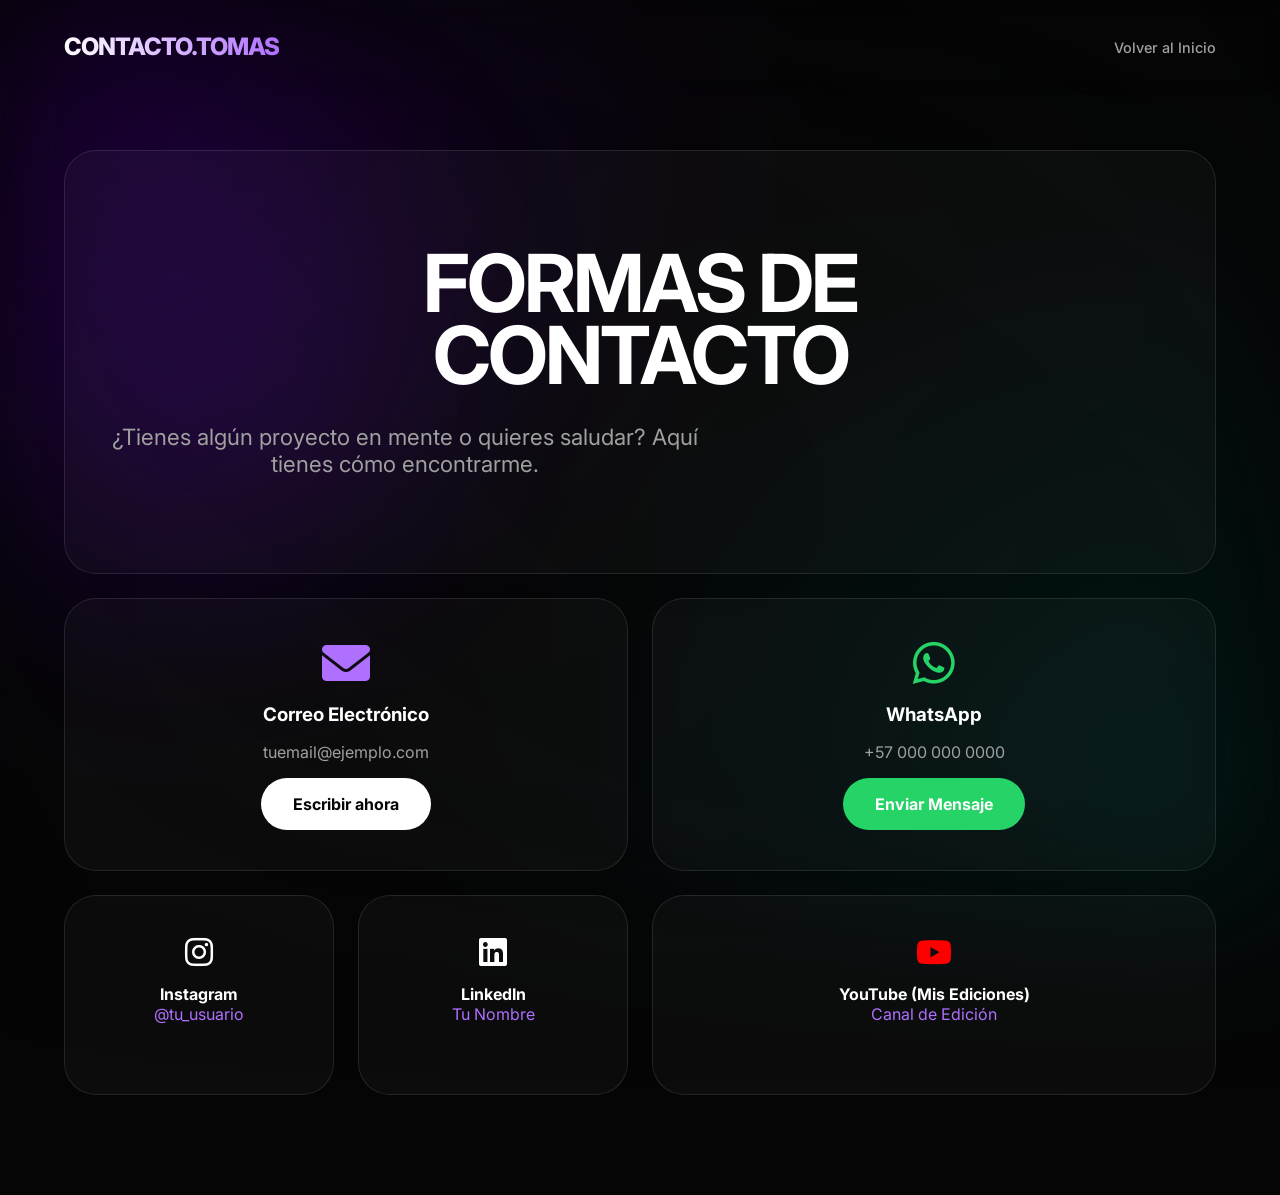
==== contacto.html @ 77abb6a4 "Add files via upload" ====
<!DOCTYPE html>
<html lang="es">
<head>
    <meta charset="UTF-8">
    <meta name="viewport" content="width=device-width, initial-scale=1.0">
    <title>Contacto | Mi Inicio</title>
    <link rel="stylesheet" href="style.css">
    <link rel="preconnect" href="https://fonts.googleapis.com">
    <link rel="preconnect" href="https://fonts.gstatic.com" crossorigin>
    <link href="https://fonts.googleapis.com/css2?family=Inter:wght@400;500;700;800&display=swap" rel="stylesheet">
    <link rel="stylesheet" href="https://cdnjs.cloudflare.com/ajax/libs/font-awesome/6.0.0/css/all.min.css">
</head>
<body>
    <div class="bg-mesh"></div>
    <div class="bg-orb"></div>

    <header>
        <nav>
            <div class="logo">CONTACTO.TOMAS</div>
            <ul class="nav-links">
                <li><a href="index.html">Volver al Inicio</a></li>
            </ul>
        </nav>
    </header>

    <main>
        <div class="bento-card card-hero reveal" style="grid-column: span 4; text-align: center;">
            <h1>FORMAS DE<br>CONTACTO</h1>
            <p>¿Tienes algún proyecto en mente o quieres saludar? Aquí tienes cómo encontrarme.</p>
        </div>

        <div class="bento-card reveal" style="grid-column: span 2; display: flex; flex-direction: column; align-items: center; justify-content: center; gap: 1rem;">
            <i class="fas fa-envelope" style="font-size: 3rem; color: var(--accent-light);"></i>
            <h3>Correo Electrónico</h3>
            <p style="color: var(--text-dim);">tuemail@ejemplo.com</p>
            <a href="mailto:tuemail@ejemplo.com" class="contact-btn">Escribir ahora</a>
        </div>

        <div class="bento-card reveal" style="grid-column: span 2; display: flex; flex-direction: column; align-items: center; justify-content: center; gap: 1rem;">
            <i class="fab fa-whatsapp" style="font-size: 3rem; color: #25D366;"></i>
            <h3>WhatsApp</h3>
            <p style="color: var(--text-dim);">+57 000 000 0000</p>
            <a href="https://wa.me/tu_numero" target="_blank" class="contact-btn" style="background: #25D366; color: white;">Enviar Mensaje</a>
        </div>

        <div class="bento-card reveal" style="grid-column: span 1; text-align: center;">
            <i class="fab fa-instagram" style="font-size: 2rem; margin-bottom: 1rem;"></i>
            <h4>Instagram</h4>
            <a href="#" style="color: var(--accent-light); text-decoration: none;">@tu_usuario</a>
        </div>

        <div class="bento-card reveal" style="grid-column: span 1; text-align: center;">
            <i class="fab fa-linkedin" style="font-size: 2rem; margin-bottom: 1rem;"></i>
            <h4>LinkedIn</h4>
            <a href="#" style="color: var(--accent-light); text-decoration: none;">Tu Nombre</a>
        </div>

        <div class="bento-card reveal" style="grid-column: span 2; text-align: center;">
            <i class="fab fa-youtube" style="font-size: 2rem; margin-bottom: 1rem; color: #FF0000;"></i>
            <h4>YouTube (Mis Ediciones)</h4>
            <a href="#" style="color: var(--accent-light); text-decoration: none;">Canal de Edición</a>
        </div>
    </main>

    <script src="script.js"></script>
</body>
</html>
---- style.css ----
:root {
    --bg-dark: #050505;
    --accent: #7000ff;
    --accent-light: #b070ff;
    --text-main: #ffffff;
    --text-dim: #a0a0a0;
    --glass: rgba(255, 255, 255, 0.03);
    --glass-border: rgba(255, 255, 255, 0.1);
    --font: 'Inter', system-ui, -apple-system, sans-serif;
}

* {
    margin: 0;
    padding: 0;
    box-sizing: border-box;
}

body {
    background-color: var(--bg-dark);
    color: var(--text-main);
    font-family: var(--font);
    overflow-x: hidden;
    min-height: 100vh;
}

/* Fondo de Gradiente Animado (Mesh Gradient) */
.bg-mesh {
    position: fixed;
    top: 0;
    left: 0;
    width: 100%;
    height: 100%;
    z-index: -1;
    background: radial-gradient(circle at 0% 0%, #1a0033 0%, transparent 50%),
                radial-gradient(circle at 100% 100%, #001a1a 0%, transparent 50%),
                radial-gradient(circle at 50% 50%, #050505 0%, transparent 100%);
    filter: blur(80px);
}

.bg-orb {
    position: fixed;
    width: 400px;
    height: 400px;
    background: var(--accent);
    filter: blur(120px);
    border-radius: 50%;
    opacity: 0.15;
    z-index: -1;
    animation: float 20s infinite alternate;
}

@keyframes float {
    0% { transform: translate(-10%, -10%); }
    100% { transform: translate(110%, 110%); }
}

/* Header Minimalista */
header {
    padding: 2rem 5%;
    position: fixed;
    width: 100%;
    top: 0;
    z-index: 100;
    backdrop-filter: blur(10px);
}

nav {
    max-width: 1400px;
    margin: 0 auto;
    display: flex;
    justify-content: space-between;
    align-items: center;
}

.logo {
    font-size: 1.5rem;
    font-weight: 800;
    letter-spacing: -1px;
    background: linear-gradient(to right, #fff, var(--accent-light));
    -webkit-background-clip: text;
    -webkit-text-fill-color: transparent;
}

.nav-links {
    display: flex;
    gap: 3rem;
    list-style: none;
}

.nav-links a {
    text-decoration: none;
    color: var(--text-dim);
    font-size: 0.9rem;
    font-weight: 500;
    transition: all 0.4s cubic-bezier(0.23, 1, 0.32, 1);
    position: relative;
}

.nav-links a:hover {
    color: var(--text-main);
}

.nav-links a::after {
    content: '';
    position: absolute;
    bottom: -5px;
    left: 0;
    width: 0;
    height: 1px;
    background: var(--accent-light);
    transition: width 0.3s;
}

.nav-links a:hover::after {
    width: 100%;
}

/* Main Grid Layout (Estilo Bento) */
main {
    max-width: 1400px;
    margin: 150px auto 100px;
    padding: 0 5%;
    display: grid;
    grid-template-columns: repeat(4, 1fr);
    grid-auto-rows: minmax(200px, auto);
    gap: 1.5rem;
}

.bento-card {
    background: var(--glass);
    border: 1px solid var(--glass-border);
    border-radius: 32px;
    padding: 2.5rem;
    transition: transform 0.6s cubic-bezier(0.23, 1, 0.32, 1), border 0.3s;
    position: relative;
    overflow: hidden;
}

.bento-card:hover {
    transform: translateY(-8px);
    border-color: rgba(255, 255, 255, 0.2);
}

.card-hero {
    grid-column: span 3;
    grid-row: span 2;
    display: flex;
    flex-direction: column;
    justify-content: center;
}

.card-hero h1 {
    font-size: 5rem;
    line-height: 0.9;
    letter-spacing: -3px;
    margin-bottom: 2rem;
}

.card-hero p {
    font-size: 1.4rem;
    color: var(--text-dim);
    max-width: 600px;
}

.card-skills {
    grid-column: span 1;
    grid-row: span 2;
    background: linear-gradient(145deg, var(--accent), #400080);
    display: flex;
    flex-direction: column;
    justify-content: space-between;
}

.card-skills h2 { font-size: 2rem; }
.skill-list { list-style: none; margin-top: 2rem; }
.skill-list li { 
    padding: 0.8rem 0; 
    border-bottom: 1px solid rgba(255,255,255,0.1);
    display: flex;
    justify-content: space-between;
}

.card-work {
    grid-column: span 2;
    grid-row: span 1;
}

.card-work h2 { margin-bottom: 1rem; }

.card-contact {
    grid-column: span 2;
    grid-row: span 1;
    display: flex;
    align-items: center;
    justify-content: space-between;
}

.contact-btn {
    background: var(--text-main);
    color: var(--bg-dark);
    padding: 1rem 2rem;
    border-radius: 100px;
    text-decoration: none;
    font-weight: 700;
    transition: transform 0.3s;
}

.contact-btn:hover { transform: scale(1.05); }

/* Animación de entrada */
.reveal {
    opacity: 0;
    transform: translateY(30px);
    transition: all 1s cubic-bezier(0.23, 1, 0.32, 1);
}

.reveal.active {
    opacity: 1;
    transform: translateY(0);
}

@media (max-width: 1024px) {
    main { grid-template-columns: repeat(2, 1fr); }
    .card-hero { grid-column: span 2; }
    .card-hero h1 { font-size: 3.5rem; }
}

@media (max-width: 600px) {
    main { grid-template-columns: 1fr; }
    .card-hero, .card-skills, .card-work, .card-contact { grid-column: span 1; }
    .nav-links { display: none; }
}
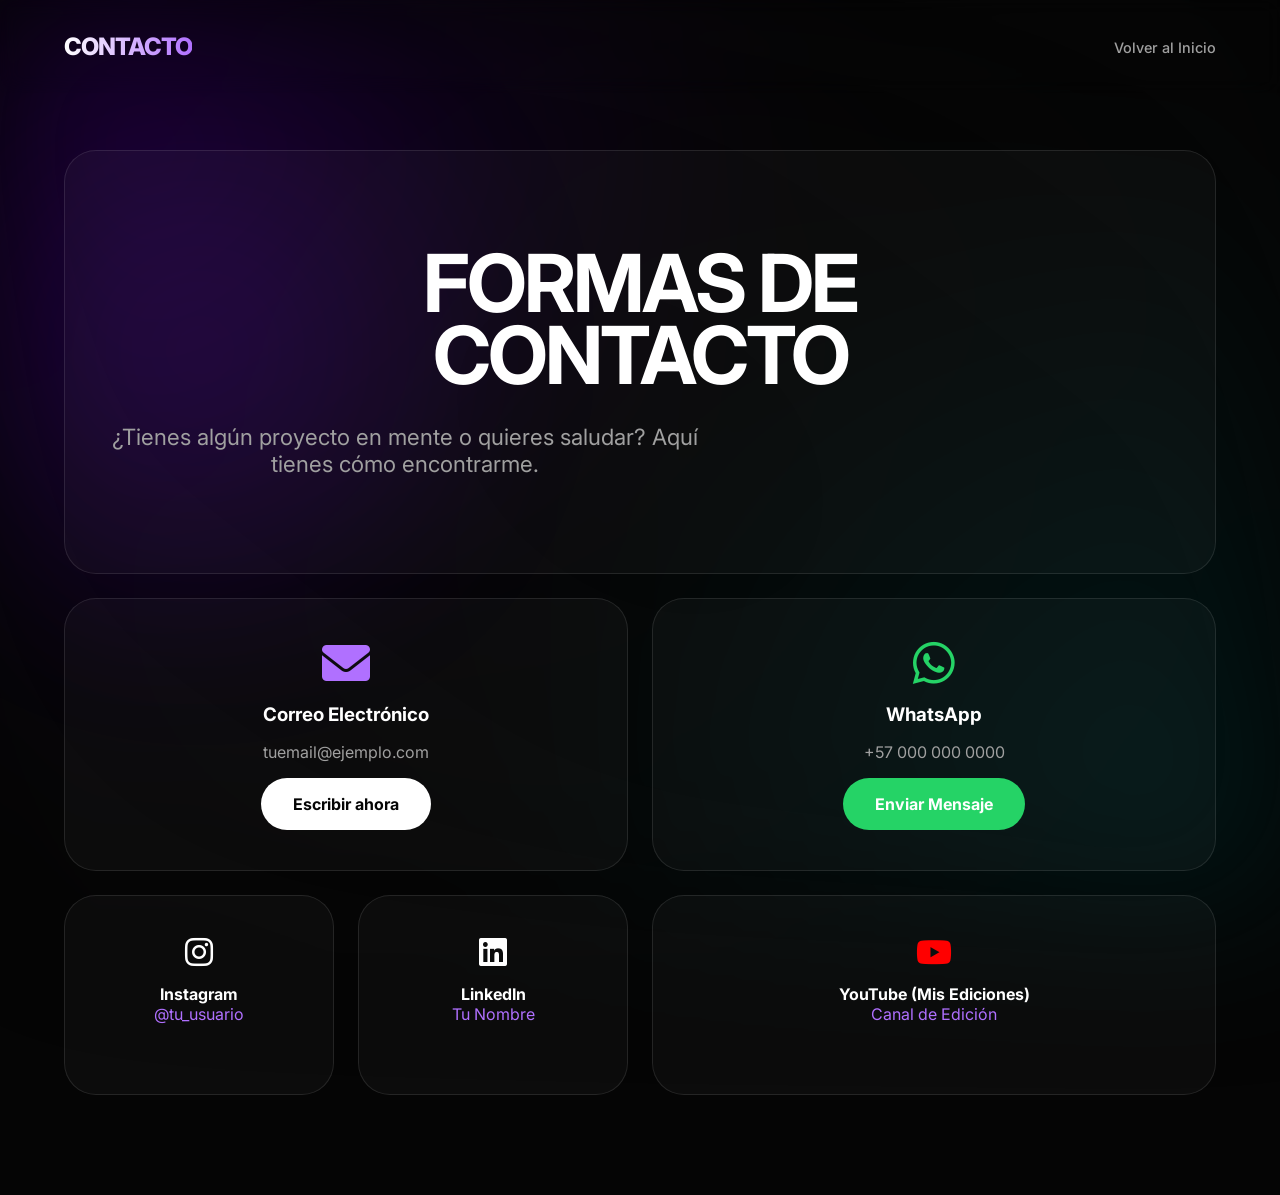
==== commit 6ba7ccac: "Add files via upload" ====
--- a/contacto.html
+++ b/contacto.html
@@ -16,7 +16,7 @@
 
     <header>
         <nav>
-            <div class="logo">CONTACTO.TOMAS</div>
+            <div class="logo">CONTACTO</div>
             <ul class="nav-links">
                 <li><a href="index.html">Volver al Inicio</a></li>
             </ul>
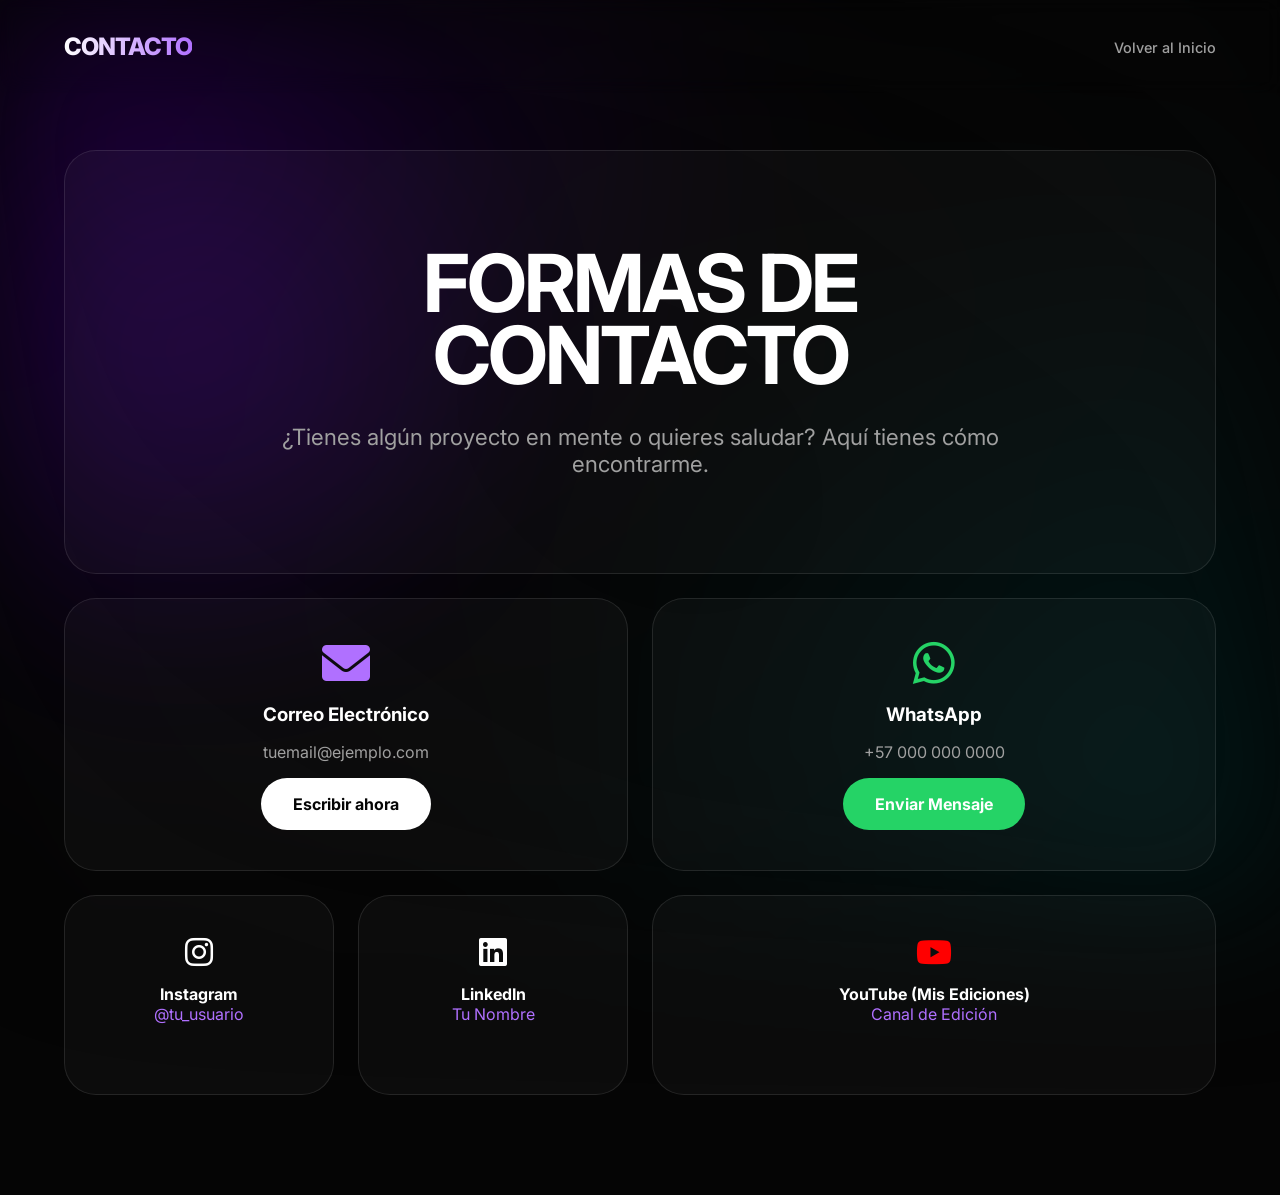
==== commit 2db82e5d: "Update contacto.html" ====
--- a/contacto.html
+++ b/contacto.html
@@ -24,9 +24,9 @@
     </header>
 
     <main>
-        <div class="bento-card card-hero reveal" style="grid-column: span 4; text-align: center;">
+        <div class="bento-card card-hero reveal" style="grid-column: span 4; text-align: center; display: flex; flex-direction: column; align-items: center; justify-content: center;">
             <h1>FORMAS DE<br>CONTACTO</h1>
-            <p>¿Tienes algún proyecto en mente o quieres saludar? Aquí tienes cómo encontrarme.</p>
+            <p style="text-align: center; max-width: 800px; margin: 0 auto;">¿Tienes algún proyecto en mente o quieres saludar? Aquí tienes cómo encontrarme.</p>
         </div>
 
         <div class="bento-card reveal" style="grid-column: span 2; display: flex; flex-direction: column; align-items: center; justify-content: center; gap: 1rem;">
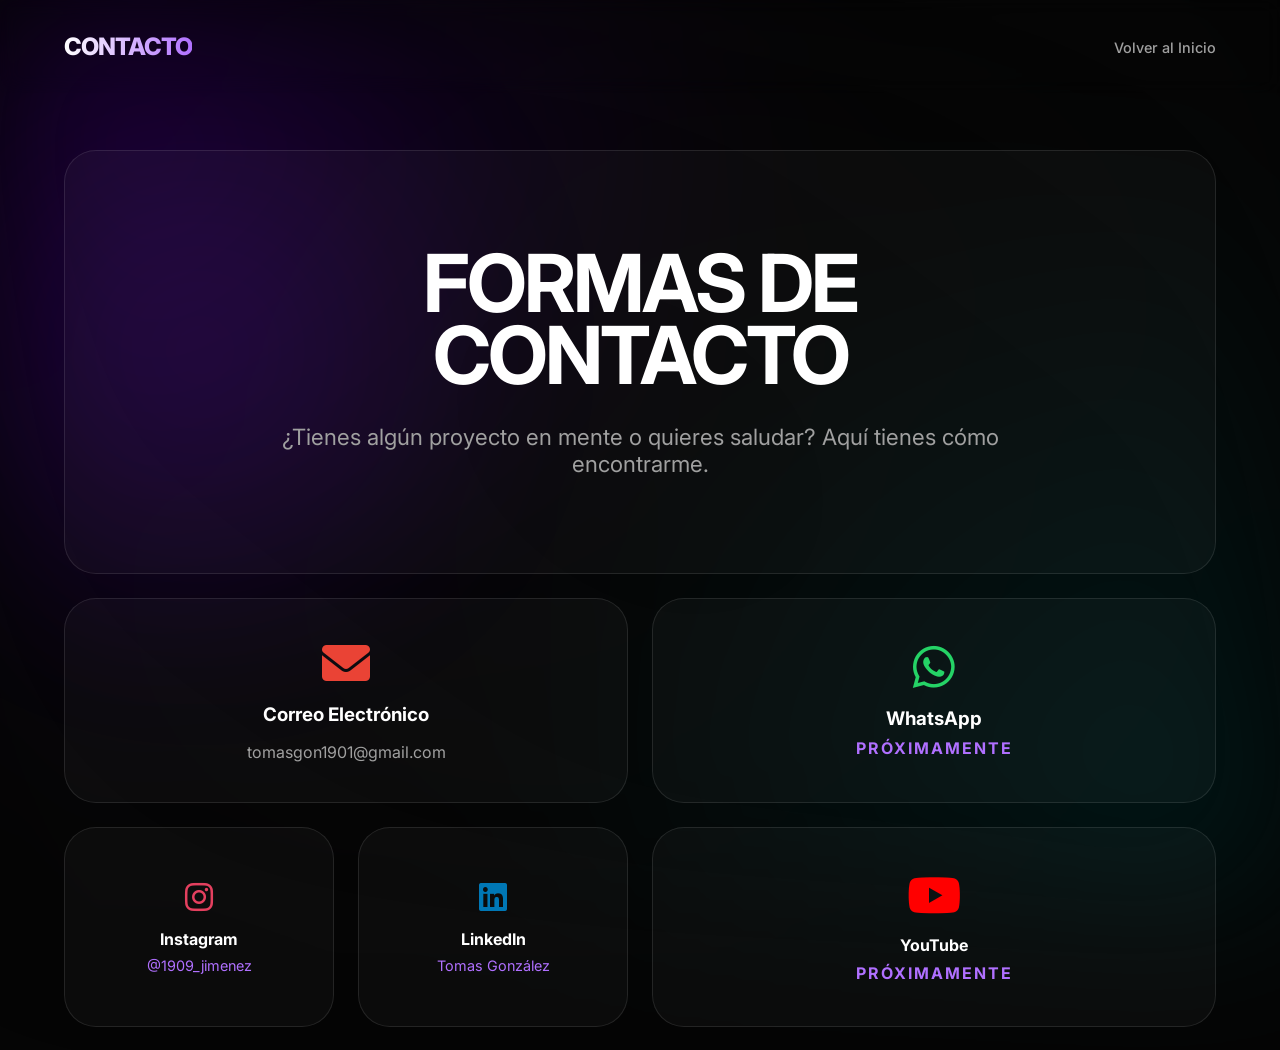
==== commit 8143b88b: "Add files via upload" ====
--- a/contacto.html
+++ b/contacto.html
@@ -29,36 +29,34 @@
             <p style="text-align: center; max-width: 800px; margin: 0 auto;">¿Tienes algún proyecto en mente o quieres saludar? Aquí tienes cómo encontrarme.</p>
         </div>
 
-        <div class="bento-card reveal" style="grid-column: span 2; display: flex; flex-direction: column; align-items: center; justify-content: center; gap: 1rem;">
-            <i class="fas fa-envelope" style="font-size: 3rem; color: var(--accent-light);"></i>
+        <a href="https://mail.google.com/mail/?view=cm&fs=1&to=tomasgon1901@gmail.com" target="_blank" class="bento-card reveal" style="grid-column: span 2; display: flex; flex-direction: column; align-items: center; justify-content: center; gap: 1rem; text-decoration: none; color: inherit; transition: transform 0.3s, border-color 0.3s;">
+            <i class="fas fa-envelope" style="font-size: 3rem; color: #EA4335;"></i>
             <h3>Correo Electrónico</h3>
-            <p style="color: var(--text-dim);">tuemail@ejemplo.com</p>
-            <a href="mailto:tuemail@ejemplo.com" class="contact-btn">Escribir ahora</a>
+            <p style="color: var(--text-dim);">tomasgon1901@gmail.com</p>
+        </a>
+
+        <div class="bento-card reveal" style="grid-column: span 2; text-align: center; display: flex; flex-direction: column; align-items: center; justify-content: center;">
+            <i class="fab fa-whatsapp" style="font-size: 3rem; margin-bottom: 1rem; color: #25D366;"></i>
+            <h3>WhatsApp</h3>
+            <p style="color: var(--accent-light); font-weight: 700; letter-spacing: 2px; margin-top: 0.5rem;">PRÓXIMAMENTE</p>
         </div>
 
-        <div class="bento-card reveal" style="grid-column: span 2; display: flex; flex-direction: column; align-items: center; justify-content: center; gap: 1rem;">
-            <i class="fab fa-whatsapp" style="font-size: 3rem; color: #25D366;"></i>
-            <h3>WhatsApp</h3>
-            <p style="color: var(--text-dim);">+57 000 000 0000</p>
-            <a href="https://wa.me/tu_numero" target="_blank" class="contact-btn" style="background: #25D366; color: white;">Enviar Mensaje</a>
-        </div>
+        <a href="https://www.instagram.com/1909_jimenez?igsh=MTFvOTR3eHhnMGNzcg==" target="_blank" class="bento-card reveal" style="grid-column: span 1; text-align: center; text-decoration: none; color: inherit; display: flex; flex-direction: column; align-items: center; justify-content: center; transition: transform 0.3s, border-color 0.3s;">
+            <i class="fab fa-instagram" style="font-size: 2rem; margin-bottom: 1rem; color: #E4405F;"></i>
+            <h4>Instagram</h4>
+            <p style="color: var(--accent-light); font-size: 0.9rem; margin-top: 0.5rem;">@1909_jimenez</p>
+        </a>
 
-        <div class="bento-card reveal" style="grid-column: span 1; text-align: center;">
-            <i class="fab fa-instagram" style="font-size: 2rem; margin-bottom: 1rem;"></i>
-            <h4>Instagram</h4>
-            <a href="#" style="color: var(--accent-light); text-decoration: none;">@tu_usuario</a>
-        </div>
+        <a href="https://www.linkedin.com/in/tomas-gonzález-487644416" target="_blank" class="bento-card reveal" style="grid-column: span 1; text-align: center; text-decoration: none; color: inherit; display: flex; flex-direction: column; align-items: center; justify-content: center; transition: transform 0.3s, border-color 0.3s;">
+            <i class="fab fa-linkedin" style="font-size: 2rem; margin-bottom: 1rem; color: #0077B5;"></i>
+            <h4>LinkedIn</h4>
+            <p style="color: var(--accent-light); font-size: 0.9rem; margin-top: 0.5rem;">Tomas González</p>
+        </a>
 
-        <div class="bento-card reveal" style="grid-column: span 1; text-align: center;">
-            <i class="fab fa-linkedin" style="font-size: 2rem; margin-bottom: 1rem;"></i>
-            <h4>LinkedIn</h4>
-            <a href="#" style="color: var(--accent-light); text-decoration: none;">Tu Nombre</a>
-        </div>
-
-        <div class="bento-card reveal" style="grid-column: span 2; text-align: center;">
-            <i class="fab fa-youtube" style="font-size: 2rem; margin-bottom: 1rem; color: #FF0000;"></i>
-            <h4>YouTube (Mis Ediciones)</h4>
-            <a href="#" style="color: var(--accent-light); text-decoration: none;">Canal de Edición</a>
+        <div class="bento-card reveal" style="grid-column: span 2; text-align: center; display: flex; flex-direction: column; align-items: center; justify-content: center;">
+            <i class="fab fa-youtube" style="font-size: 3rem; margin-bottom: 1rem; color: #FF0000;"></i>
+            <h4>YouTube</h4>
+            <p style="color: var(--accent-light); font-weight: 700; letter-spacing: 2px; margin-top: 0.5rem;">PRÓXIMAMENTE</p>
         </div>
     </main>
 
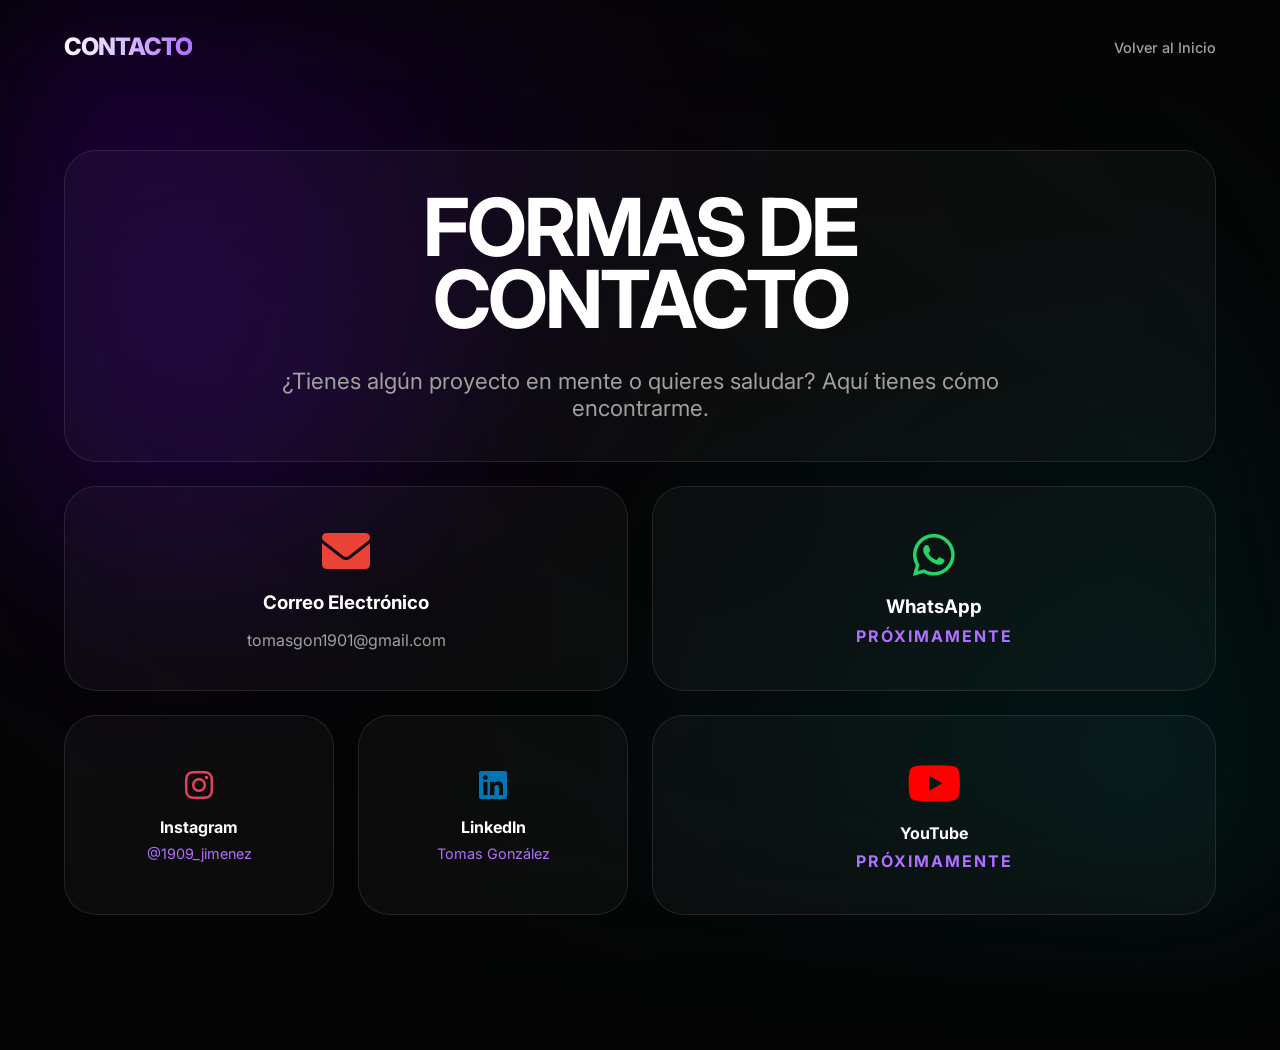
==== commit 130ae847: "Add files via upload" ====
--- a/contacto.html
+++ b/contacto.html
@@ -17,6 +17,11 @@
     <header>
         <nav>
             <div class="logo">CONTACTO</div>
+            <div class="menu-toggle" id="mobile-menu">
+                <span></span>
+                <span></span>
+                <span></span>
+            </div>
             <ul class="nav-links">
                 <li><a href="index.html">Volver al Inicio</a></li>
             </ul>
@@ -24,36 +29,36 @@
     </header>
 
     <main>
-        <div class="bento-card card-hero reveal" style="grid-column: span 4; text-align: center; display: flex; flex-direction: column; align-items: center; justify-content: center;">
+        <div class="bento-card card-hero col-span-4 reveal" style="text-align: center; display: flex; flex-direction: column; align-items: center; justify-content: center;">
             <h1>FORMAS DE<br>CONTACTO</h1>
             <p style="text-align: center; max-width: 800px; margin: 0 auto;">¿Tienes algún proyecto en mente o quieres saludar? Aquí tienes cómo encontrarme.</p>
         </div>
 
-        <a href="https://mail.google.com/mail/?view=cm&fs=1&to=tomasgon1901@gmail.com" target="_blank" class="bento-card reveal" style="grid-column: span 2; display: flex; flex-direction: column; align-items: center; justify-content: center; gap: 1rem; text-decoration: none; color: inherit; transition: transform 0.3s, border-color 0.3s;">
+        <a href="https://mail.google.com/mail/?view=cm&fs=1&to=tomasgon1901@gmail.com" target="_blank" class="bento-card col-span-2 reveal" style="display: flex; flex-direction: column; align-items: center; justify-content: center; gap: 1rem; text-decoration: none; color: inherit; transition: transform 0.3s, border-color 0.3s;">
             <i class="fas fa-envelope" style="font-size: 3rem; color: #EA4335;"></i>
             <h3>Correo Electrónico</h3>
             <p style="color: var(--text-dim);">tomasgon1901@gmail.com</p>
         </a>
 
-        <div class="bento-card reveal" style="grid-column: span 2; text-align: center; display: flex; flex-direction: column; align-items: center; justify-content: center;">
+        <div class="bento-card col-span-2 reveal" style="text-align: center; display: flex; flex-direction: column; align-items: center; justify-content: center;">
             <i class="fab fa-whatsapp" style="font-size: 3rem; margin-bottom: 1rem; color: #25D366;"></i>
             <h3>WhatsApp</h3>
             <p style="color: var(--accent-light); font-weight: 700; letter-spacing: 2px; margin-top: 0.5rem;">PRÓXIMAMENTE</p>
         </div>
 
-        <a href="https://www.instagram.com/1909_jimenez?igsh=MTFvOTR3eHhnMGNzcg==" target="_blank" class="bento-card reveal" style="grid-column: span 1; text-align: center; text-decoration: none; color: inherit; display: flex; flex-direction: column; align-items: center; justify-content: center; transition: transform 0.3s, border-color 0.3s;">
+        <a href="https://www.instagram.com/1909_jimenez?igsh=MTFvOTR3eHhnMGNzcg==" target="_blank" class="bento-card col-span-1 reveal" style="text-align: center; text-decoration: none; color: inherit; display: flex; flex-direction: column; align-items: center; justify-content: center; transition: transform 0.3s, border-color 0.3s;">
             <i class="fab fa-instagram" style="font-size: 2rem; margin-bottom: 1rem; color: #E4405F;"></i>
             <h4>Instagram</h4>
             <p style="color: var(--accent-light); font-size: 0.9rem; margin-top: 0.5rem;">@1909_jimenez</p>
         </a>
 
-        <a href="https://www.linkedin.com/in/tomas-gonzález-487644416" target="_blank" class="bento-card reveal" style="grid-column: span 1; text-align: center; text-decoration: none; color: inherit; display: flex; flex-direction: column; align-items: center; justify-content: center; transition: transform 0.3s, border-color 0.3s;">
+        <a href="https://www.linkedin.com/in/tomas-gonzález-487644416" target="_blank" class="bento-card col-span-1 reveal" style="text-align: center; text-decoration: none; color: inherit; display: flex; flex-direction: column; align-items: center; justify-content: center; transition: transform 0.3s, border-color 0.3s;">
             <i class="fab fa-linkedin" style="font-size: 2rem; margin-bottom: 1rem; color: #0077B5;"></i>
             <h4>LinkedIn</h4>
             <p style="color: var(--accent-light); font-size: 0.9rem; margin-top: 0.5rem;">Tomas González</p>
         </a>
 
-        <div class="bento-card reveal" style="grid-column: span 2; text-align: center; display: flex; flex-direction: column; align-items: center; justify-content: center;">
+        <div class="bento-card col-span-2 reveal" style="text-align: center; display: flex; flex-direction: column; align-items: center; justify-content: center;">
             <i class="fab fa-youtube" style="font-size: 3rem; margin-bottom: 1rem; color: #FF0000;"></i>
             <h4>YouTube</h4>
             <p style="color: var(--accent-light); font-weight: 700; letter-spacing: 2px; margin-top: 0.5rem;">PRÓXIMAMENTE</p>
--- a/style.css
+++ b/style.css
@@ -47,6 +47,23 @@
     opacity: 0.15;
     z-index: -1;
     animation: float 20s infinite alternate;
+    pointer-events: none;
+}
+
+@media (max-width: 768px) {
+    .bg-orb {
+        width: 300px;
+        height: 300px;
+        top: 50% !important;
+        left: 50% !important;
+        transform: translate(-50%, -50%);
+        animation: float-mobile 10s infinite alternate;
+    }
+}
+
+@keyframes float-mobile {
+    0% { transform: translate(-50%, -50%) scale(1); }
+    100% { transform: translate(-50%, -50%) scale(1.2); }
 }
 
 @keyframes float {
@@ -126,6 +143,13 @@
     gap: 1.5rem;
 }
 
+/* Utility Classes for Grid */
+.col-span-1 { grid-column: span 1; }
+.col-span-2 { grid-column: span 2; }
+.col-span-3 { grid-column: span 3; }
+.col-span-4 { grid-column: span 4; }
+.row-span-2 { grid-row: span 2; }
+
 .bento-card {
     background: var(--glass);
     border: 1px solid var(--glass-border);
@@ -142,8 +166,6 @@
 }
 
 .card-hero {
-    grid-column: span 3;
-    grid-row: span 2;
     display: flex;
     flex-direction: column;
     justify-content: center;
@@ -163,8 +185,6 @@
 }
 
 .card-skills {
-    grid-column: span 1;
-    grid-row: span 2;
     background: linear-gradient(145deg, var(--accent), #400080);
     display: flex;
     flex-direction: column;
@@ -180,16 +200,9 @@
     justify-content: space-between;
 }
 
-.card-work {
-    grid-column: span 2;
-    grid-row: span 1;
-}
-
 .card-work h2 { margin-bottom: 1rem; }
 
 .card-contact {
-    grid-column: span 2;
-    grid-row: span 1;
     display: flex;
     align-items: center;
     justify-content: space-between;
@@ -207,6 +220,22 @@
 
 .contact-btn:hover { transform: scale(1.05); }
 
+/* Menu Toggle */
+.menu-toggle {
+    display: none;
+    flex-direction: column;
+    gap: 6px;
+    cursor: pointer;
+    z-index: 101;
+}
+
+.menu-toggle span {
+    width: 30px;
+    height: 2px;
+    background: var(--text-main);
+    transition: 0.3s;
+}
+
 /* Animación de entrada */
 .reveal {
     opacity: 0;
@@ -219,14 +248,73 @@
     transform: translateY(0);
 }
 
+/* Responsividad */
 @media (max-width: 1024px) {
-    main { grid-template-columns: repeat(2, 1fr); }
-    .card-hero { grid-column: span 2; }
+    main { 
+        grid-template-columns: repeat(2, 1fr); 
+        margin-top: 120px;
+    }
+    .col-span-3, .col-span-4 { grid-column: span 2; }
     .card-hero h1 { font-size: 3.5rem; }
 }
 
+@media (max-width: 768px) {
+    header { padding: 1.5rem 5%; }
+    
+    .menu-toggle { display: flex; }
+    
+    .nav-links {
+        position: fixed;
+        top: 0;
+        right: -100%;
+        width: 100%;
+        height: 100vh;
+        background: rgba(5, 5, 5, 0.95);
+        backdrop-filter: blur(20px);
+        flex-direction: column;
+        align-items: center;
+        justify-content: center;
+        gap: 2rem;
+        transition: 0.5s cubic-bezier(0.23, 1, 0.32, 1);
+    }
+
+    .nav-links.active { right: 0; }
+
+    .nav-links a { font-size: 1.5rem; }
+
+    .menu-toggle.active span:nth-child(1) { transform: translateY(8px) rotate(45deg); }
+    .menu-toggle.active span:nth-child(2) { opacity: 0; }
+    .menu-toggle.active span:nth-child(3) { transform: translateY(-8px) rotate(-45deg); }
+}
+
 @media (max-width: 600px) {
-    main { grid-template-columns: 1fr; }
-    .card-hero, .card-skills, .card-work, .card-contact { grid-column: span 1; }
-    .nav-links { display: none; }
-}
+    main { 
+        grid-template-columns: 1fr; 
+        margin-top: 100px;
+        gap: 1rem;
+    }
+    .col-span-1, .col-span-2, .col-span-3, .col-span-4 { grid-column: span 1; }
+    
+    .bento-card { padding: 1.5rem; border-radius: 24px; }
+    
+    .card-hero h1 { font-size: 2.5rem; letter-spacing: -1px; }
+    .card-hero p { font-size: 1.1rem; }
+    
+    .card-skills h2 { font-size: 1.8rem; }
+}
+
+.bio-card {
+    padding: 4rem;
+}
+
+@media (max-width: 600px) {
+    .bio-card {
+        padding: 2rem 1.5rem;
+    }
+    .bio-card h2 {
+        font-size: 1.5rem !important;
+    }
+    .bio-card div p {
+        font-size: 1rem !important;
+    }
+}
